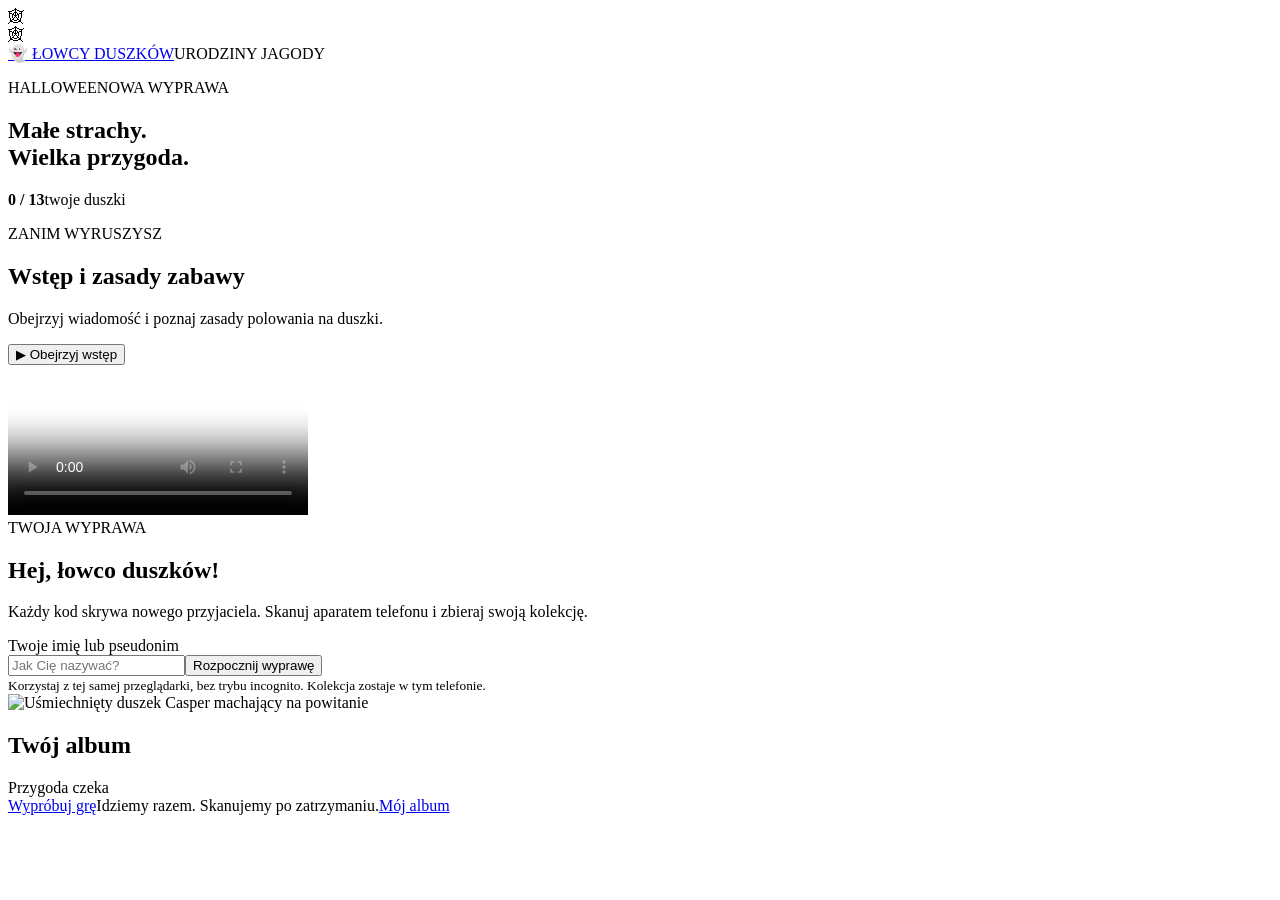
==== gra/index.html @ 502c96cb "Dodaj kod gry: gra/index.html" ====
<!doctype html><html lang="pl"><head><meta charset="utf-8"><meta name="viewport" content="width=device-width,initial-scale=1"><meta name="theme-color" content="#171126"><title>Łowcy duszków • Urodziny Jagody</title><meta name="description" content="Urodzinowa wyprawa Jagody. Zeskanuj kod i zbieraj własną kolekcję duszków."><link rel="stylesheet" href="style.css?v=4"></head><body><div class="web web-left" aria-hidden="true">🕸</div><div class="web web-right" aria-hidden="true">🕸</div><header><a href="?">👻 ŁOWCY DUSZKÓW</a><span>URODZINY JAGODY</span></header><main><section class="heading"><div><p class="eyebrow">HALLOWEENOWA WYPRAWA</p><h1>Małe strachy.<br>Wielka przygoda.</h1></div><div class="score"><strong id="count">0 / 13</strong><span>twoje duszki</span></div></section><p id="notice" role="status"></p><section id="intro" class="intro" aria-labelledby="introTitle"><div class="intro-heading"><div><span class="tag">ZANIM WYRUSZYSZ</span><h2 id="introTitle">Wstęp i zasady zabawy</h2><p>Obejrzyj wiadomość i poznaj zasady polowania na duszki.</p></div><button id="introPlay" type="button">▶ Obejrzyj wstęp</button></div><video id="introVideo" controls playsinline preload="metadata" poster="assets/wstep-poster.jpg" aria-label="Film: wstęp i zasady zabawy"><source src="assets/wstep-zasady.mp4" type="video/mp4">Twoja przeglądarka nie obsługuje tego filmu.</video><p id="introStatus" role="status" hidden></p></section><section id="welcome" class="panel"><div><span class="tag">TWOJA WYPRAWA</span><h2>Hej, łowco duszków!</h2><p>Każdy kod skrywa nowego przyjaciela. Skanuj aparatem telefonu i zbieraj swoją kolekcję.</p><form id="start"><label for="name">Twoje imię lub pseudonim</label><div class="row"><input id="name" maxlength="24" required autocomplete="nickname" placeholder="Jak Cię nazywać?"><button>Rozpocznij wyprawę</button></div></form><small>Korzystaj z tej samej przeglądarki, bez trybu incognito. Kolekcja zostaje w tym telefonie.</small></div><img src="assets/casper.jpg" alt="Uśmiechnięty duszek Casper machający na powitanie"></section><section id="encounter" class="panel" hidden><div><span class="tag" id="foundtag">NOWY DUSZEK</span><h2 id="ghostname"></h2><p id="description"></p><button id="play">▶ Odtwórz wiadomość</button><label class="voice"><input id="voice" type="checkbox"> Czytaj głosem telefonu</label><p id="voiceStatus" class="muted"></p></div><div class="movie"><img id="professorArt" class="professor-art" hidden alt=""><video id="movie" playsinline controls preload="metadata" poster="assets/casper.jpg" src="assets/message.mp4"></video><span id="badge"></span><div class="speech-bubble"><p id="transcript"></p></div></div></section><section class="collection"><div class="sectionhead"><h2 id="albumtitle">Twój album</h2><span id="progress">Przygoda czeka</span></div><div class="track"><div id="bar"></div></div><div id="album" class="grid"></div></section><section id="finish" class="hint" hidden><h2>👑 Królewski Łowca Duszków!</h2><p>Wszystkie 13 duszków jest w Twoim albumie. Misja wykonana! Ostatnią drogę do pizzerii wskaże opiekun.</p></section><section id="test" class="hint" hidden><h2>Próba przed wyprawą</h2><p>To osobna kolekcja testowa. Kliknij duszka — ten link działa tak samo jak zeskanowany QR. Wróć tu, żeby wypróbować kolejny kod.</p><div id="testlinks" class="grid"></div><button id="reset">Wyczyść wynik testowy</button><p>Wskazówki do prawdziwych miejsc dodamy po ustaleniu trasy. Wszystkie punkty są teraz przykładami.</p></section><footer><a id="testlink" href="?test=1">Wypróbuj grę</a><span>Idziemy razem. Skanujemy po zatrzymaniu.</span><a href="?">Mój album</a></footer></main><script src="game.js?v=17"></script></body></html>
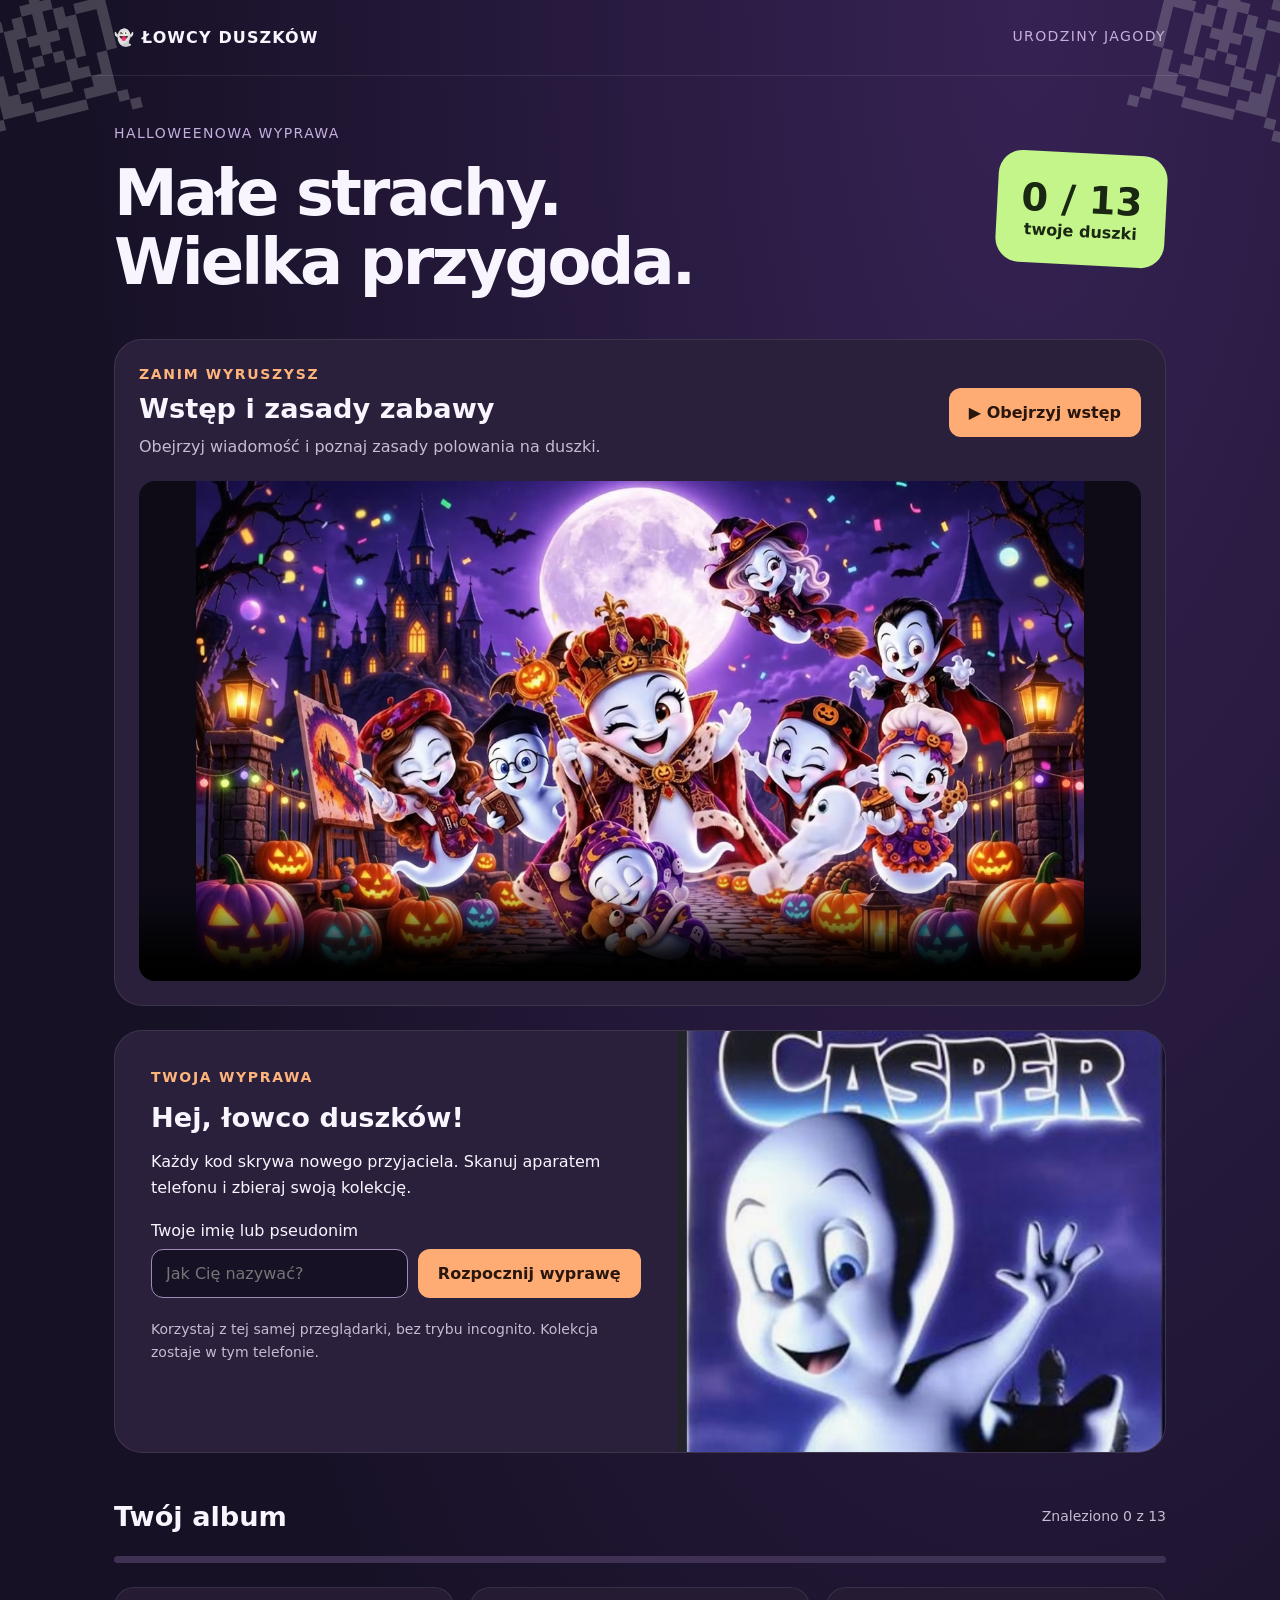
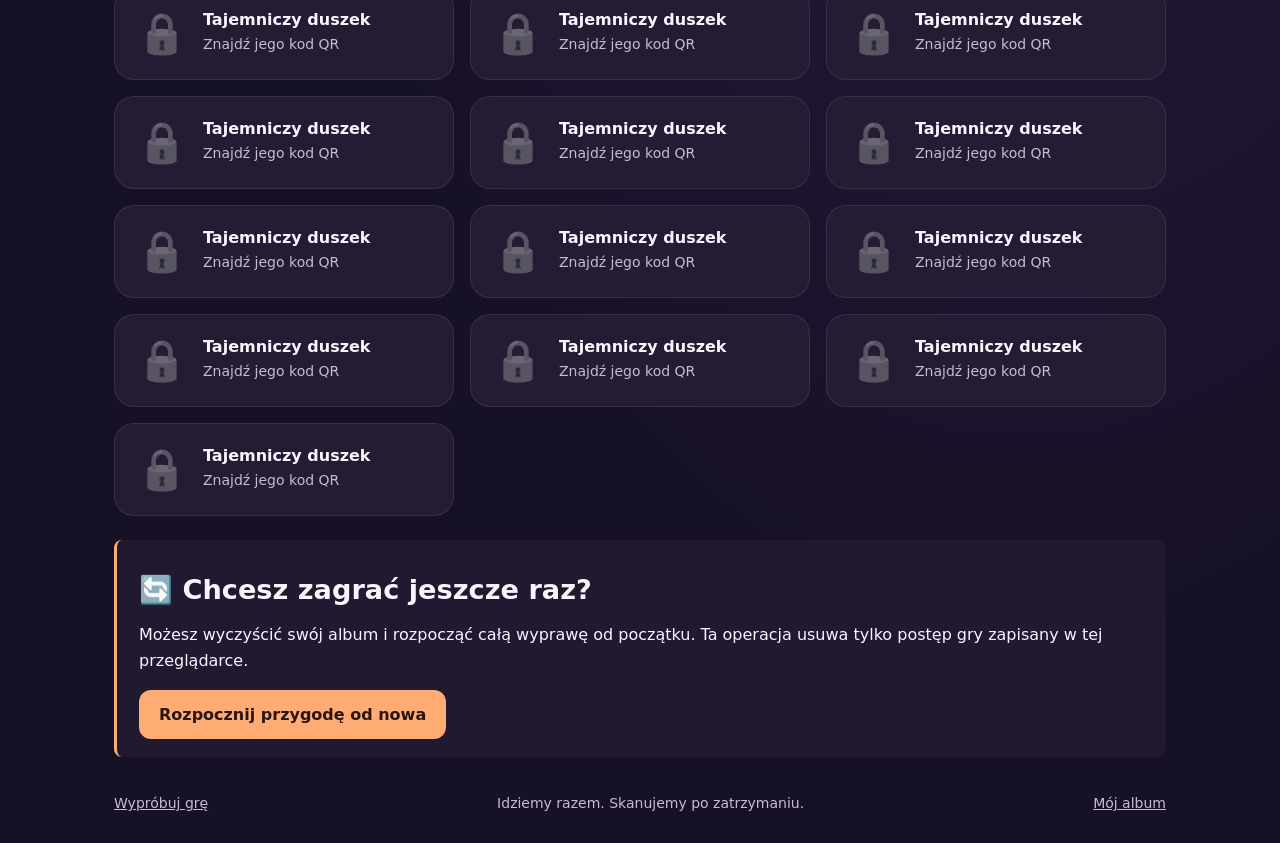
==== commit b71d83b3: "Dodaj bezpieczny reset gry" ====
--- a/gra/index.html
+++ b/gra/index.html
@@ -1 +1 @@
-<!doctype html><html lang="pl"><head><meta charset="utf-8"><meta name="viewport" content="width=device-width,initial-scale=1"><meta name="theme-color" content="#171126"><title>Łowcy duszków • Urodziny Jagody</title><meta name="description" content="Urodzinowa wyprawa Jagody. Zeskanuj kod i zbieraj własną kolekcję duszków."><link rel="stylesheet" href="style.css?v=4"></head><body><div class="web web-left" aria-hidden="true">🕸</div><div class="web web-right" aria-hidden="true">🕸</div><header><a href="?">👻 ŁOWCY DUSZKÓW</a><span>URODZINY JAGODY</span></header><main><section class="heading"><div><p class="eyebrow">HALLOWEENOWA WYPRAWA</p><h1>Małe strachy.<br>Wielka przygoda.</h1></div><div class="score"><strong id="count">0 / 13</strong><span>twoje duszki</span></div></section><p id="notice" role="status"></p><section id="intro" class="intro" aria-labelledby="introTitle"><div class="intro-heading"><div><span class="tag">ZANIM WYRUSZYSZ</span><h2 id="introTitle">Wstęp i zasady zabawy</h2><p>Obejrzyj wiadomość i poznaj zasady polowania na duszki.</p></div><button id="introPlay" type="button">▶ Obejrzyj wstęp</button></div><video id="introVideo" controls playsinline preload="metadata" poster="assets/wstep-poster.jpg" aria-label="Film: wstęp i zasady zabawy"><source src="assets/wstep-zasady.mp4" type="video/mp4">Twoja przeglądarka nie obsługuje tego filmu.</video><p id="introStatus" role="status" hidden></p></section><section id="welcome" class="panel"><div><span class="tag">TWOJA WYPRAWA</span><h2>Hej, łowco duszków!</h2><p>Każdy kod skrywa nowego przyjaciela. Skanuj aparatem telefonu i zbieraj swoją kolekcję.</p><form id="start"><label for="name">Twoje imię lub pseudonim</label><div class="row"><input id="name" maxlength="24" required autocomplete="nickname" placeholder="Jak Cię nazywać?"><button>Rozpocznij wyprawę</button></div></form><small>Korzystaj z tej samej przeglądarki, bez trybu incognito. Kolekcja zostaje w tym telefonie.</small></div><img src="assets/casper.jpg" alt="Uśmiechnięty duszek Casper machający na powitanie"></section><section id="encounter" class="panel" hidden><div><span class="tag" id="foundtag">NOWY DUSZEK</span><h2 id="ghostname"></h2><p id="description"></p><button id="play">▶ Odtwórz wiadomość</button><label class="voice"><input id="voice" type="checkbox"> Czytaj głosem telefonu</label><p id="voiceStatus" class="muted"></p></div><div class="movie"><img id="professorArt" class="professor-art" hidden alt=""><video id="movie" playsinline controls preload="metadata" poster="assets/casper.jpg" src="assets/message.mp4"></video><span id="badge"></span><div class="speech-bubble"><p id="transcript"></p></div></div></section><section class="collection"><div class="sectionhead"><h2 id="albumtitle">Twój album</h2><span id="progress">Przygoda czeka</span></div><div class="track"><div id="bar"></div></div><div id="album" class="grid"></div></section><section id="finish" class="hint" hidden><h2>👑 Królewski Łowca Duszków!</h2><p>Wszystkie 13 duszków jest w Twoim albumie. Misja wykonana! Ostatnią drogę do pizzerii wskaże opiekun.</p></section><section id="test" class="hint" hidden><h2>Próba przed wyprawą</h2><p>To osobna kolekcja testowa. Kliknij duszka — ten link działa tak samo jak zeskanowany QR. Wróć tu, żeby wypróbować kolejny kod.</p><div id="testlinks" class="grid"></div><button id="reset">Wyczyść wynik testowy</button><p>Wskazówki do prawdziwych miejsc dodamy po ustaleniu trasy. Wszystkie punkty są teraz przykładami.</p></section><footer><a id="testlink" href="?test=1">Wypróbuj grę</a><span>Idziemy razem. Skanujemy po zatrzymaniu.</span><a href="?">Mój album</a></footer></main><script src="game.js?v=17"></script></body></html>
+<!doctype html><html lang="pl"><head><meta charset="utf-8"><meta name="viewport" content="width=device-width,initial-scale=1"><meta name="theme-color" content="#171126"><title>Łowcy duszków • Urodziny Jagody</title><meta name="description" content="Urodzinowa wyprawa Jagody. Zeskanuj kod i zbieraj własną kolekcję duszków."><link rel="stylesheet" href="style.css?v=4"></head><body><div class="web web-left" aria-hidden="true">🕸</div><div class="web web-right" aria-hidden="true">🕸</div><header><a href="?">👻 ŁOWCY DUSZKÓW</a><span>URODZINY JAGODY</span></header><main><section class="heading"><div><p class="eyebrow">HALLOWEENOWA WYPRAWA</p><h1>Małe strachy.<br>Wielka przygoda.</h1></div><div class="score"><strong id="count">0 / 13</strong><span>twoje duszki</span></div></section><p id="notice" role="status"></p><section id="intro" class="intro" aria-labelledby="introTitle"><div class="intro-heading"><div><span class="tag">ZANIM WYRUSZYSZ</span><h2 id="introTitle">Wstęp i zasady zabawy</h2><p>Obejrzyj wiadomość i poznaj zasady polowania na duszki.</p></div><button id="introPlay" type="button">▶ Obejrzyj wstęp</button></div><video id="introVideo" controls playsinline preload="metadata" poster="assets/wstep-poster.jpg" aria-label="Film: wstęp i zasady zabawy"><source src="assets/wstep-zasady.mp4" type="video/mp4">Twoja przeglądarka nie obsługuje tego filmu.</video><p id="introStatus" role="status" hidden></p></section><section id="welcome" class="panel"><div><span class="tag">TWOJA WYPRAWA</span><h2>Hej, łowco duszków!</h2><p>Każdy kod skrywa nowego przyjaciela. Skanuj aparatem telefonu i zbieraj swoją kolekcję.</p><form id="start"><label for="name">Twoje imię lub pseudonim</label><div class="row"><input id="name" maxlength="24" required autocomplete="nickname" placeholder="Jak Cię nazywać?"><button>Rozpocznij wyprawę</button></div></form><small>Korzystaj z tej samej przeglądarki, bez trybu incognito. Kolekcja zostaje w tym telefonie.</small></div><img src="assets/casper.jpg" alt="Uśmiechnięty duszek Casper machający na powitanie"></section><section id="encounter" class="panel" hidden><div><span class="tag" id="foundtag">NOWY DUSZEK</span><h2 id="ghostname"></h2><p id="description"></p><button id="play">▶ Odtwórz wiadomość</button><label class="voice"><input id="voice" type="checkbox"> Czytaj głosem telefonu</label><p id="voiceStatus" class="muted"></p></div><div class="movie"><img id="professorArt" class="professor-art" hidden alt=""><video id="movie" playsinline controls preload="metadata" poster="assets/casper.jpg" src="assets/message.mp4"></video><span id="badge"></span><div class="speech-bubble"><p id="transcript"></p></div></div></section><section class="collection"><div class="sectionhead"><h2 id="albumtitle">Twój album</h2><span id="progress">Przygoda czeka</span></div><div class="track"><div id="bar"></div></div><div id="album" class="grid"></div></section><section id="finish" class="hint" hidden><h2>👑 Królewski Łowca Duszków!</h2><p>Wszystkie 13 duszków jest w Twoim albumie. Misja wykonana! Ostatnią drogę do pizzerii wskaże opiekun.</p></section><section id="test" class="hint" hidden><h2>Próba przed wyprawą</h2><p>To osobna kolekcja testowa. Kliknij duszka — ten link działa tak samo jak zeskanowany QR. Wróć tu, żeby wypróbować kolejny kod.</p><div id="testlinks" class="grid"></div><button id="reset">Wyczyść wynik testowy</button><p>Wskazówki do prawdziwych miejsc dodamy po ustaleniu trasy. Wszystkie punkty są teraz przykładami.</p></section><section class="hint" id="restartBox"><h2>🔄 Chcesz zagrać jeszcze raz?</h2><p>Możesz wyczyścić swój album i rozpocząć całą wyprawę od początku. Ta operacja usuwa tylko postęp gry zapisany w tej przeglądarce.</p><button id="restartGame" type="button">Rozpocznij przygodę od nowa</button></section><footer><a id="testlink" href="?test=1">Wypróbuj grę</a><span>Idziemy razem. Skanujemy po zatrzymaniu.</span><a href="?">Mój album</a></footer></main><script src="game.js?v=17"></script><script>document.getElementById('restartGame').addEventListener('click',function(){if(confirm('Czy na pewno chcesz wyczyścić cały album i rozpocząć przygodę od początku?')){localStorage.removeItem('jagoda-ghosts-v1');location.href='./';}});</script></body></html>
--- a/gra/style.css
+++ b/gra/style.css
@@ -0,0 +1,7 @@
+:root{color-scheme:dark;font-family:system-ui,sans-serif;background:#171126;color:#f8f5ff}*{box-sizing:border-box}body{margin:0;background:radial-gradient(ellipse at 80% 0,#362254,transparent 65%);min-height:100vh}header{max-width:1100px;margin:auto;padding:28px 24px;display:flex;justify-content:space-between;border-bottom:1px solid #ffffff18;gap:16px}a{color:inherit;text-decoration:none}header a{font-weight:900;letter-spacing:.07em}header span,.eyebrow{font-size:.875rem;color:#c5afde;letter-spacing:.1em}main{max-width:1100px;margin:auto;padding:32px 24px}.heading{display:flex;justify-content:space-between;align-items:center;gap:20px;margin-bottom:30px}h1{font-size:clamp(2.2rem,5vw,4rem);line-height:1.08;margin:12px 0;letter-spacing:-.045em}h2{font-size:1.7rem;margin:16px 0}p{line-height:1.65}.score{background:#c4f58a;color:#1a2712;padding:24px;border-radius:24px;transform:rotate(3deg);min-width:150px;display:grid;text-align:center}.score strong{font-size:2.4rem}.score span{font-weight:700}.panel{display:grid;grid-template-columns:1.15fr 1fr;background:#2a203b;border:1px solid #ffffff18;border-radius:28px;overflow:hidden}.panel>div:first-child{padding:36px}.panel>img{width:100%;height:100%;min-height:350px;object-fit:cover}.tag{display:inline-block;color:#ffb47c;font-size:.875rem;letter-spacing:.12em;font-weight:800}label{display:block;margin:20px 0 9px}.row{display:flex;gap:10px;flex-wrap:wrap}input:not([type=checkbox]){min-width:120px;flex:1;background:#171126;border:1px solid #a28ab8;border-radius:12px;color:white;padding:14px;font:inherit}button{background:#ffac74;border:0;border-radius:12px;padding:15px 20px;color:#29160e;font:inherit;font-weight:800;cursor:pointer}button:hover{background:#ffc6a1}small{display:block;margin-top:20px;font-size:.875rem;line-height:1.6;color:#c7bbd4}.sectionhead{display:flex;align-items:center;justify-content:space-between;gap:12px;margin-top:32px}.sectionhead span{font-size:.875rem;color:#c7bbd4}.track{height:7px;background:#3f3153;border-radius:8px;margin:8px 0 24px}.track div{height:100%;background:#c4f58a;border-radius:8px;transition:width .5s}.grid{display:grid;grid-template-columns:repeat(3,1fr);gap:16px}.card{background:#251c34;border:1px solid #ffffff15;border-radius:20px;padding:22px;display:flex;gap:16px;align-items:center}.card .icon{font-size:2.5rem;filter:grayscale(1);opacity:.4}.card.caught{border-color:#b4e78688;background:#2c3530}.card.caught .icon{filter:none;opacity:1}.card strong{display:block}.card small{margin-top:4px}.hint{background:#21192f;border-left:3px solid #ffac74;padding:18px 22px;border-radius:8px;margin:24px 0}.hint span{color:#ffb47c;font-size:.875rem;font-weight:800}.movie{position:relative;background:#0e0b17;display:grid;align-items:center}.movie video{width:100%;max-height:470px}.movie>span{position:absolute;right:18px;top:18px;font-size:3rem;pointer-events:none}.voice{font-size:.875rem;color:#c7bbd4}.muted{color:#c7bbd4;font-size:.875rem}#notice:empty{display:none}#notice{background:#3b294e;padding:16px;border-radius:12px}footer{display:flex;justify-content:space-between;gap:20px;flex-wrap:wrap;margin-top:38px;color:#c7bbd4;font-size:.875rem}footer a{text-decoration:underline}button:focus-visible,a:focus-visible,input:focus-visible{outline:3px solid #c4f58a;outline-offset:4px}[hidden]{display:none!important}@media(max-width:700px){header{padding:20px}header span{display:none}main{padding:24px 18px}.heading{gap:12px}.score{padding:18px 12px;min-width:105px}.score strong{font-size:1.7rem}.score span{font-size:.875rem}.panel{grid-template-columns:1fr}.panel>div:first-child{padding:24px}.panel>img{min-height:0;max-height:270px;object-position:center 40%}.grid{grid-template-columns:repeat(2,1fr)}.card{padding:16px;display:block}.card .icon{display:block;margin-bottom:10px}.sectionhead{align-items:flex-start}.sectionhead h2{font-size:1.4rem}.row button{width:100%}.movie video{max-height:340px}}@media(prefers-reduced-motion:reduce){*{transition:none!important}}
+
+.web{position:absolute;top:0;z-index:0;pointer-events:none;font-family:"Segoe UI Symbol","Noto Sans Symbols 2",sans-serif;font-size:170px;line-height:1;color:#ded2ed;opacity:.24;filter:grayscale(1)}.web-left{left:0;transform:translate(-20%,-22%) rotate(-14deg)}.web-right{right:0;transform:translate(20%,-22%) rotate(14deg)}body{overflow-x:clip}header,main{position:relative;z-index:1}.card img.icon{width:70px;height:70px;object-fit:cover;border-radius:14px;opacity:1;flex-shrink:0}.movie:has(.professor-art:not([hidden])){display:flex;flex-direction:column;justify-content:center;padding-top:18px;gap:12px}.professor-art{width:90%;max-height:280px;object-fit:contain;border-radius:20px;animation:professor-float 4s ease-in-out infinite}.movie:has(.professor-art:not([hidden])) video{max-height:220px}.professor-art~video{border-radius:12px}@keyframes professor-float{0%,100%{transform:translateY(0) rotate(-1deg)}50%{transform:translateY(-8px) rotate(1deg)}}@media(max-width:700px){.web{font-size:115px}.professor-art{max-height:250px}}@media(prefers-reduced-motion:reduce){.professor-art{animation:none}}
+
+.intro{background:#2a203b;border:1px solid #ffffff18;border-radius:28px;padding:24px;margin-bottom:24px;overflow:hidden}.intro-heading{display:flex;align-items:center;justify-content:space-between;gap:24px;margin-bottom:20px}.intro-heading h2{margin:10px 0}.intro-heading p{margin:0;color:#c7bbd4}.intro-heading button{flex-shrink:0}.intro video{display:block;width:100%;max-height:500px;aspect-ratio:16/9;object-fit:contain;background:#0e0b17;border-radius:16px}.intro #introStatus{font-size:.875rem;color:#c7bbd4}@media(max-width:700px){.intro{padding:18px}.intro-heading{align-items:stretch;flex-direction:column;gap:14px}.intro-heading h2{font-size:1.4rem}}
+
+.movie{display:flex;flex-direction:column;justify-content:center;gap:0}.speech-bubble{position:relative;background:#f6efff;color:#261937;padding:18px 22px;border-radius:22px;margin:22px 20px;align-self:stretch}.speech-bubble:before{content:"";position:absolute;top:-12px;left:50%;width:24px;height:24px;background:#f6efff;transform:rotate(45deg)}.speech-bubble p{position:relative;margin:0;font-size:1rem;line-height:1.6}.movie video{flex-shrink:0;max-height:420px}.card img.icon{width:84px;height:84px;object-fit:cover;object-position:center;border-radius:18px}@media(max-width:700px){.speech-bubble{margin:20px 14px;padding:18px}.movie video{max-height:340px}}
